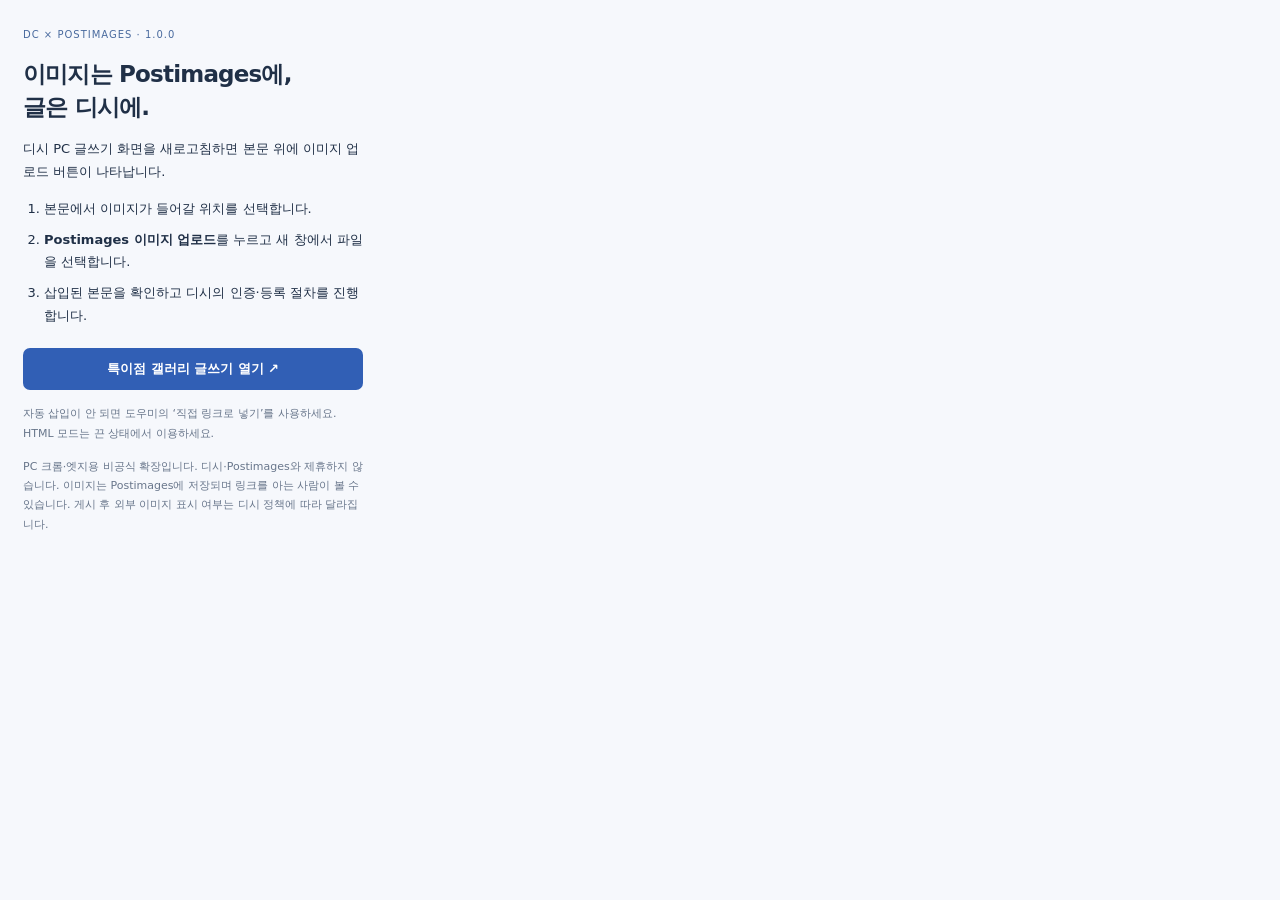
==== extension/help.html @ 393559e7 "Add DC Postimages browser extension and Pages install guide" ====
<!doctype html>
<html lang="ko"><head><meta charset="utf-8"><title>디시 Postimages 사용 방법</title><link rel="stylesheet" href="help.css"></head>
<body><small>DC × POSTIMAGES · 1.0.0</small><h1>이미지는 Postimages에,<br>글은 디시에.</h1>
<p>디시 PC 글쓰기 화면을 새로고침하면 본문 위에 이미지 업로드 버튼이 나타납니다.</p>
<ol><li>본문에서 이미지가 들어갈 위치를 선택합니다.</li><li><strong>Postimages 이미지 업로드</strong>를 누르고 새 창에서 파일을 선택합니다.</li><li>삽입된 본문을 확인하고 디시의 인증·등록 절차를 진행합니다.</li></ol>
<a class="primary" href="https://gall.dcinside.com/mgallery/board/write/?id=thesingularity" target="_blank" rel="noopener noreferrer">특이점 갤러리 글쓰기 열기 ↗</a>
<p class="note">자동 삽입이 안 되면 도우미의 ‘직접 링크로 넣기’를 사용하세요. HTML 모드는 끈 상태에서 이용하세요.</p>
<p class="note">PC 크롬·엣지용 비공식 확장입니다. 디시·Postimages와 제휴하지 않습니다. 이미지는 Postimages에 저장되며 링크를 아는 사람이 볼 수 있습니다. 게시 후 외부 이미지 표시 여부는 디시 정책에 따라 달라집니다.</p>
</body></html>
---- extension/help.css ----
body{width:340px;padding:23px;margin:0;background:#f6f8fc;color:#203047;font:13px/1.75 system-ui,"Malgun Gothic",sans-serif}small{letter-spacing:1px;color:#496a9e;font-size:10px}h1{font-size:23px;line-height:1.45;letter-spacing:-.8px;margin:12px 0}p{margin:14px 0}ol{padding-left:21px}li{margin:8px 0}.primary{display:block;text-align:center;border-radius:7px;background:#315fb5;color:white;padding:10px;text-decoration:none;font-weight:600;margin-top:20px}.primary:hover{background:#244d98}.note{font-size:11px;color:#68768b}a:focus-visible{outline:3px solid #85abef;outline-offset:3px}
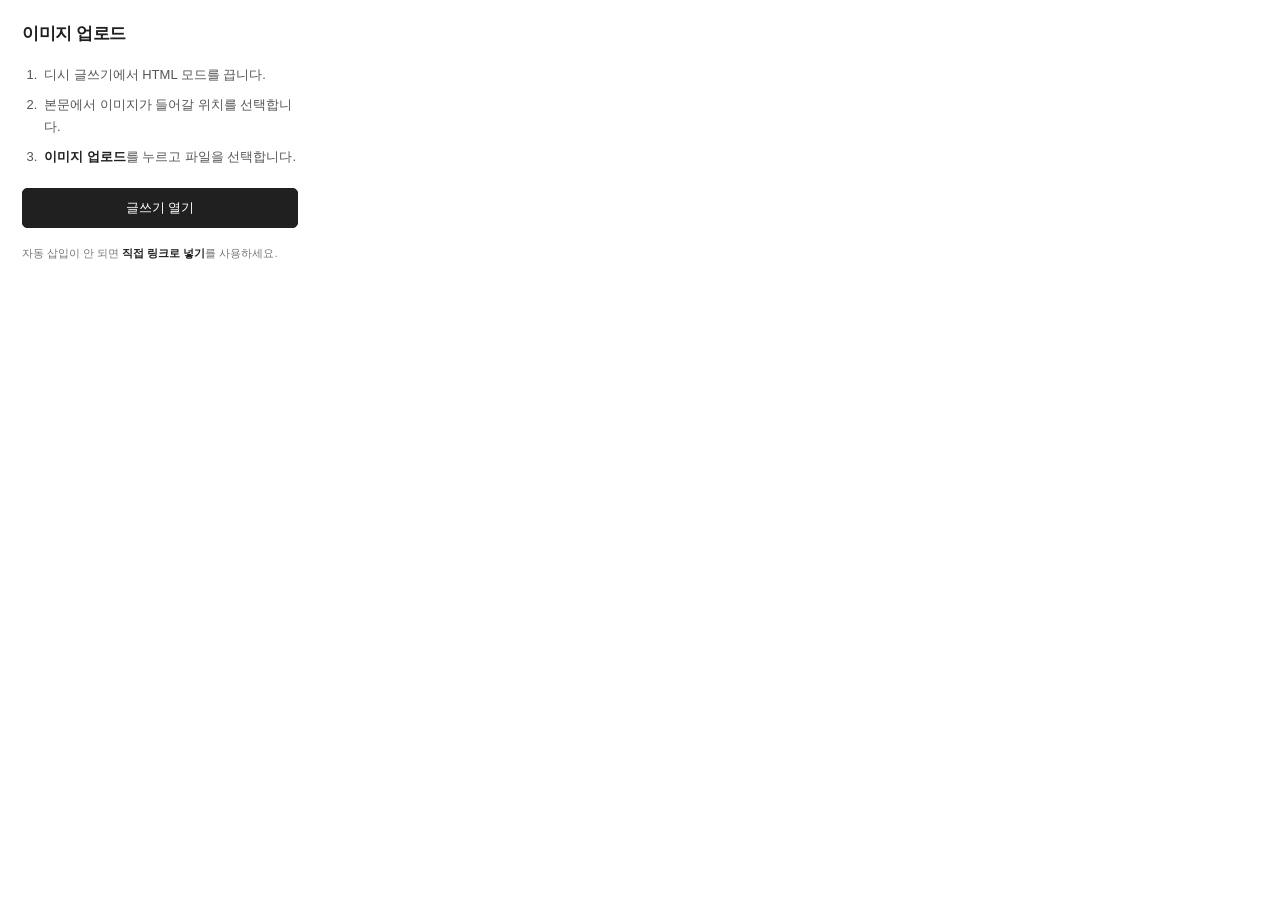
==== commit e5e32c32: "Simplify extension controls and refresh documentation for v1.0.1" ====
--- a/extension/help.html
+++ b/extension/help.html
@@ -1,9 +1,14 @@
 <!doctype html>
-<html lang="ko"><head><meta charset="utf-8"><title>디시 Postimages 사용 방법</title><link rel="stylesheet" href="help.css"></head>
-<body><small>DC × POSTIMAGES · 1.0.0</small><h1>이미지는 Postimages에,<br>글은 디시에.</h1>
-<p>디시 PC 글쓰기 화면을 새로고침하면 본문 위에 이미지 업로드 버튼이 나타납니다.</p>
-<ol><li>본문에서 이미지가 들어갈 위치를 선택합니다.</li><li><strong>Postimages 이미지 업로드</strong>를 누르고 새 창에서 파일을 선택합니다.</li><li>삽입된 본문을 확인하고 디시의 인증·등록 절차를 진행합니다.</li></ol>
-<a class="primary" href="https://gall.dcinside.com/mgallery/board/write/?id=thesingularity" target="_blank" rel="noopener noreferrer">특이점 갤러리 글쓰기 열기 ↗</a>
-<p class="note">자동 삽입이 안 되면 도우미의 ‘직접 링크로 넣기’를 사용하세요. HTML 모드는 끈 상태에서 이용하세요.</p>
-<p class="note">PC 크롬·엣지용 비공식 확장입니다. 디시·Postimages와 제휴하지 않습니다. 이미지는 Postimages에 저장되며 링크를 아는 사람이 볼 수 있습니다. 게시 후 외부 이미지 표시 여부는 디시 정책에 따라 달라집니다.</p>
-</body></html>
+<html lang="ko">
+<head><meta charset="utf-8"><meta name="viewport" content="width=device-width,initial-scale=1"><title>이미지 업로드</title><link rel="stylesheet" href="help.css"></head>
+<body>
+  <h1>이미지 업로드</h1>
+  <ol>
+    <li>디시 글쓰기에서 HTML 모드를 끕니다.</li>
+    <li>본문에서 이미지가 들어갈 위치를 선택합니다.</li>
+    <li><strong>이미지 업로드</strong>를 누르고 파일을 선택합니다.</li>
+  </ol>
+  <a class="primary" href="https://gall.dcinside.com/mgallery/board/write/?id=thesingularity" target="_blank" rel="noopener noreferrer">글쓰기 열기</a>
+  <p>자동 삽입이 안 되면 <strong>직접 링크로 넣기</strong>를 사용하세요.</p>
+</body>
+</html>
--- a/extension/help.css
+++ b/extension/help.css
@@ -1 +1,2 @@
-body{width:340px;padding:23px;margin:0;background:#f6f8fc;color:#203047;font:13px/1.75 system-ui,"Malgun Gothic",sans-serif}small{letter-spacing:1px;color:#496a9e;font-size:10px}h1{font-size:23px;line-height:1.45;letter-spacing:-.8px;margin:12px 0}p{margin:14px 0}ol{padding-left:21px}li{margin:8px 0}.primary{display:block;text-align:center;border-radius:7px;background:#315fb5;color:white;padding:10px;text-decoration:none;font-weight:600;margin-top:20px}.primary:hover{background:#244d98}.note{font-size:11px;color:#68768b}a:focus-visible{outline:3px solid #85abef;outline-offset:3px}
+:root{color-scheme:light;font:13px/1.7 -apple-system,BlinkMacSystemFont,"Segoe UI","Malgun Gothic",sans-serif;color:#202020;background:#fff}
+*{box-sizing:border-box}body{width:320px;padding:22px;margin:0}h1{font-size:17px;font-weight:600;letter-spacing:-.4px;line-height:1.4;margin:0 0 18px}ol{padding-left:19px;margin:0;color:#555}li{padding-left:3px;margin:8px 0}strong{font-weight:600;color:#202020}.primary{display:block;border:1px solid #202020;border-radius:5px;background:#202020;color:#fff;padding:8px 12px;margin-top:20px;text-align:center;text-decoration:none;font-weight:500}.primary:hover{background:#383838}.primary:active{background:#111}.primary:focus-visible{outline:2px solid #202020;outline-offset:3px}p{margin:16px 0 0;font-size:11px;color:#777}
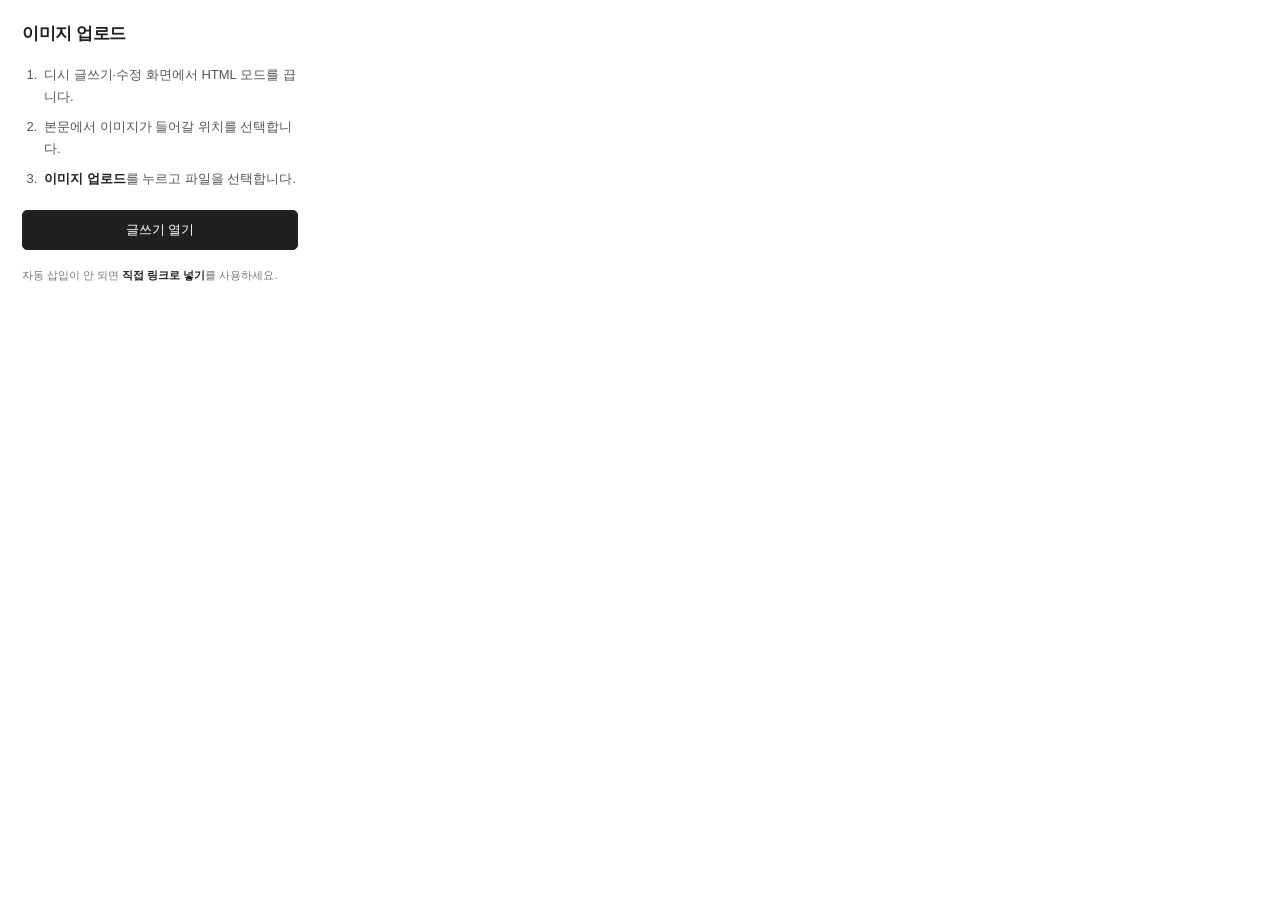
==== commit 84b62c67: "Support image uploads on DC post editing screens" ====
--- a/extension/help.html
+++ b/extension/help.html
@@ -4,7 +4,7 @@
 <body>
   <h1>이미지 업로드</h1>
   <ol>
-    <li>디시 글쓰기에서 HTML 모드를 끕니다.</li>
+    <li>디시 글쓰기·수정 화면에서 HTML 모드를 끕니다.</li>
     <li>본문에서 이미지가 들어갈 위치를 선택합니다.</li>
     <li><strong>이미지 업로드</strong>를 누르고 파일을 선택합니다.</li>
   </ol>
